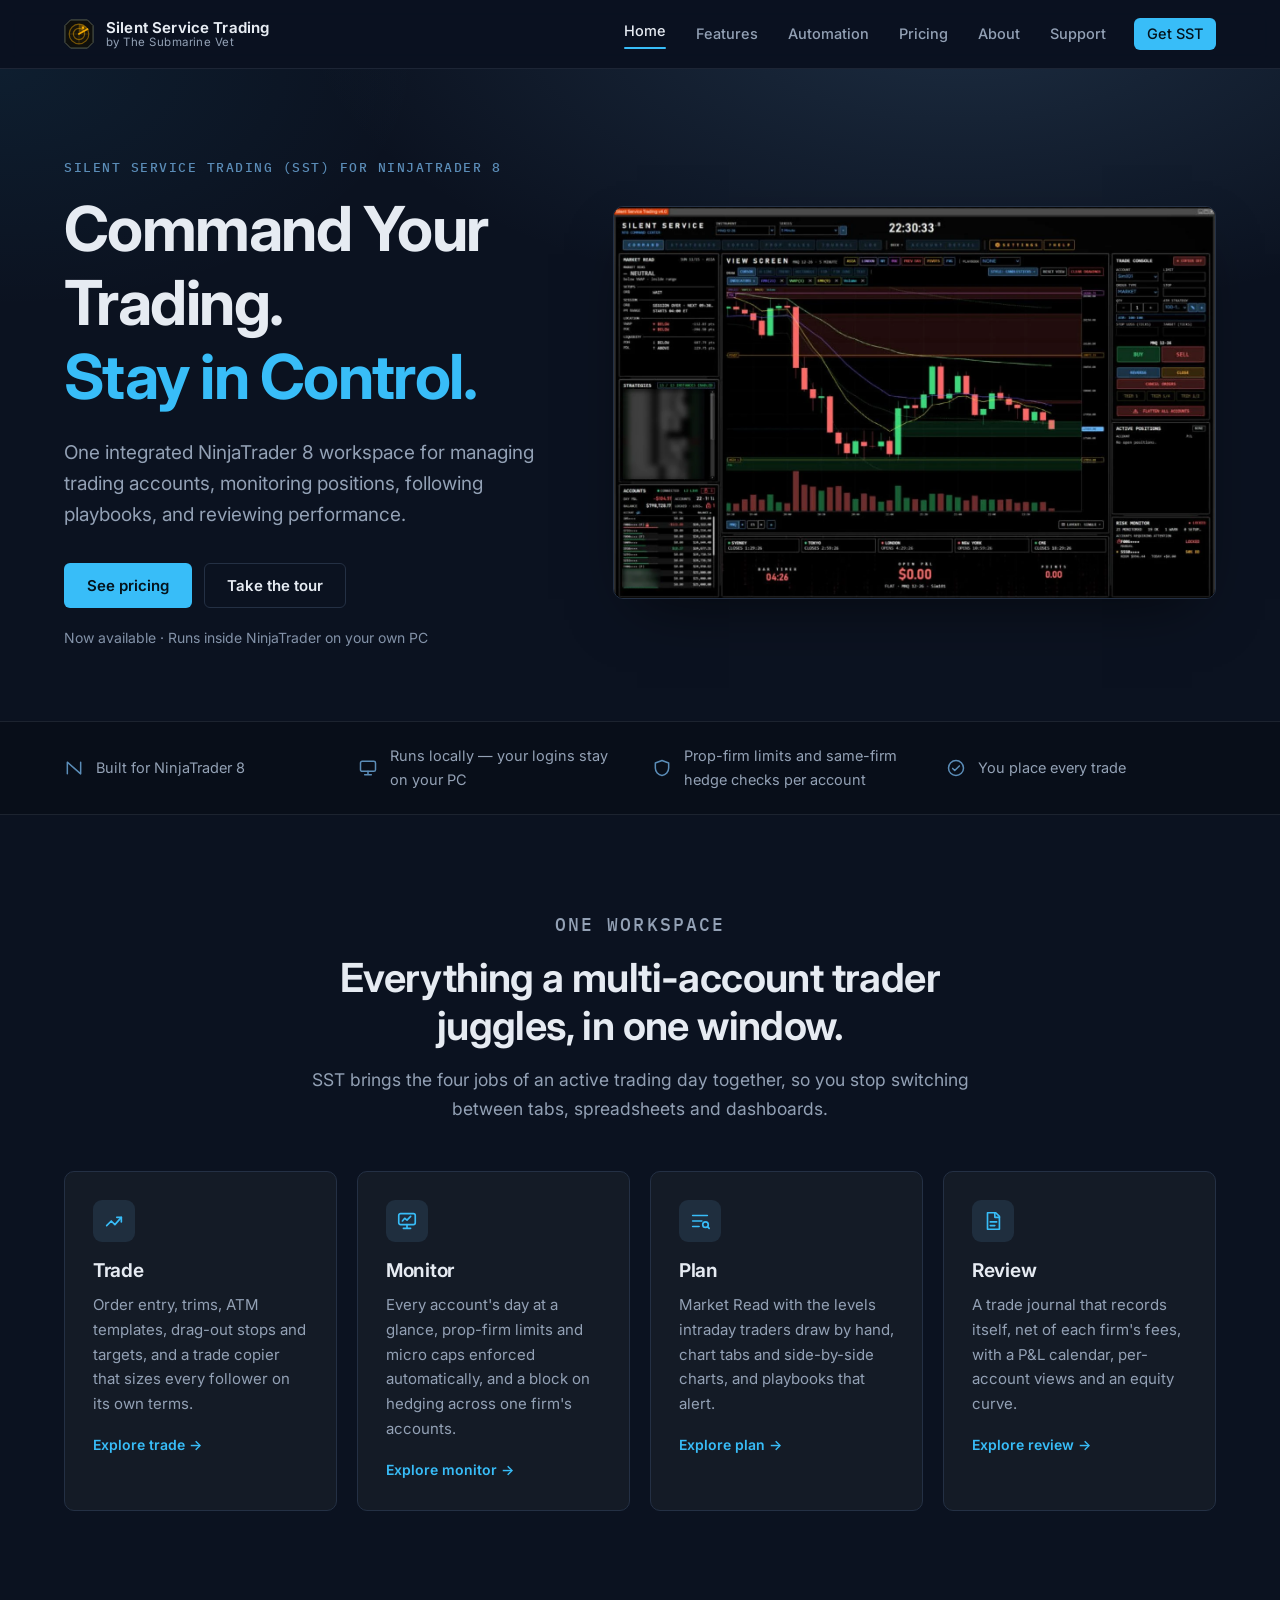
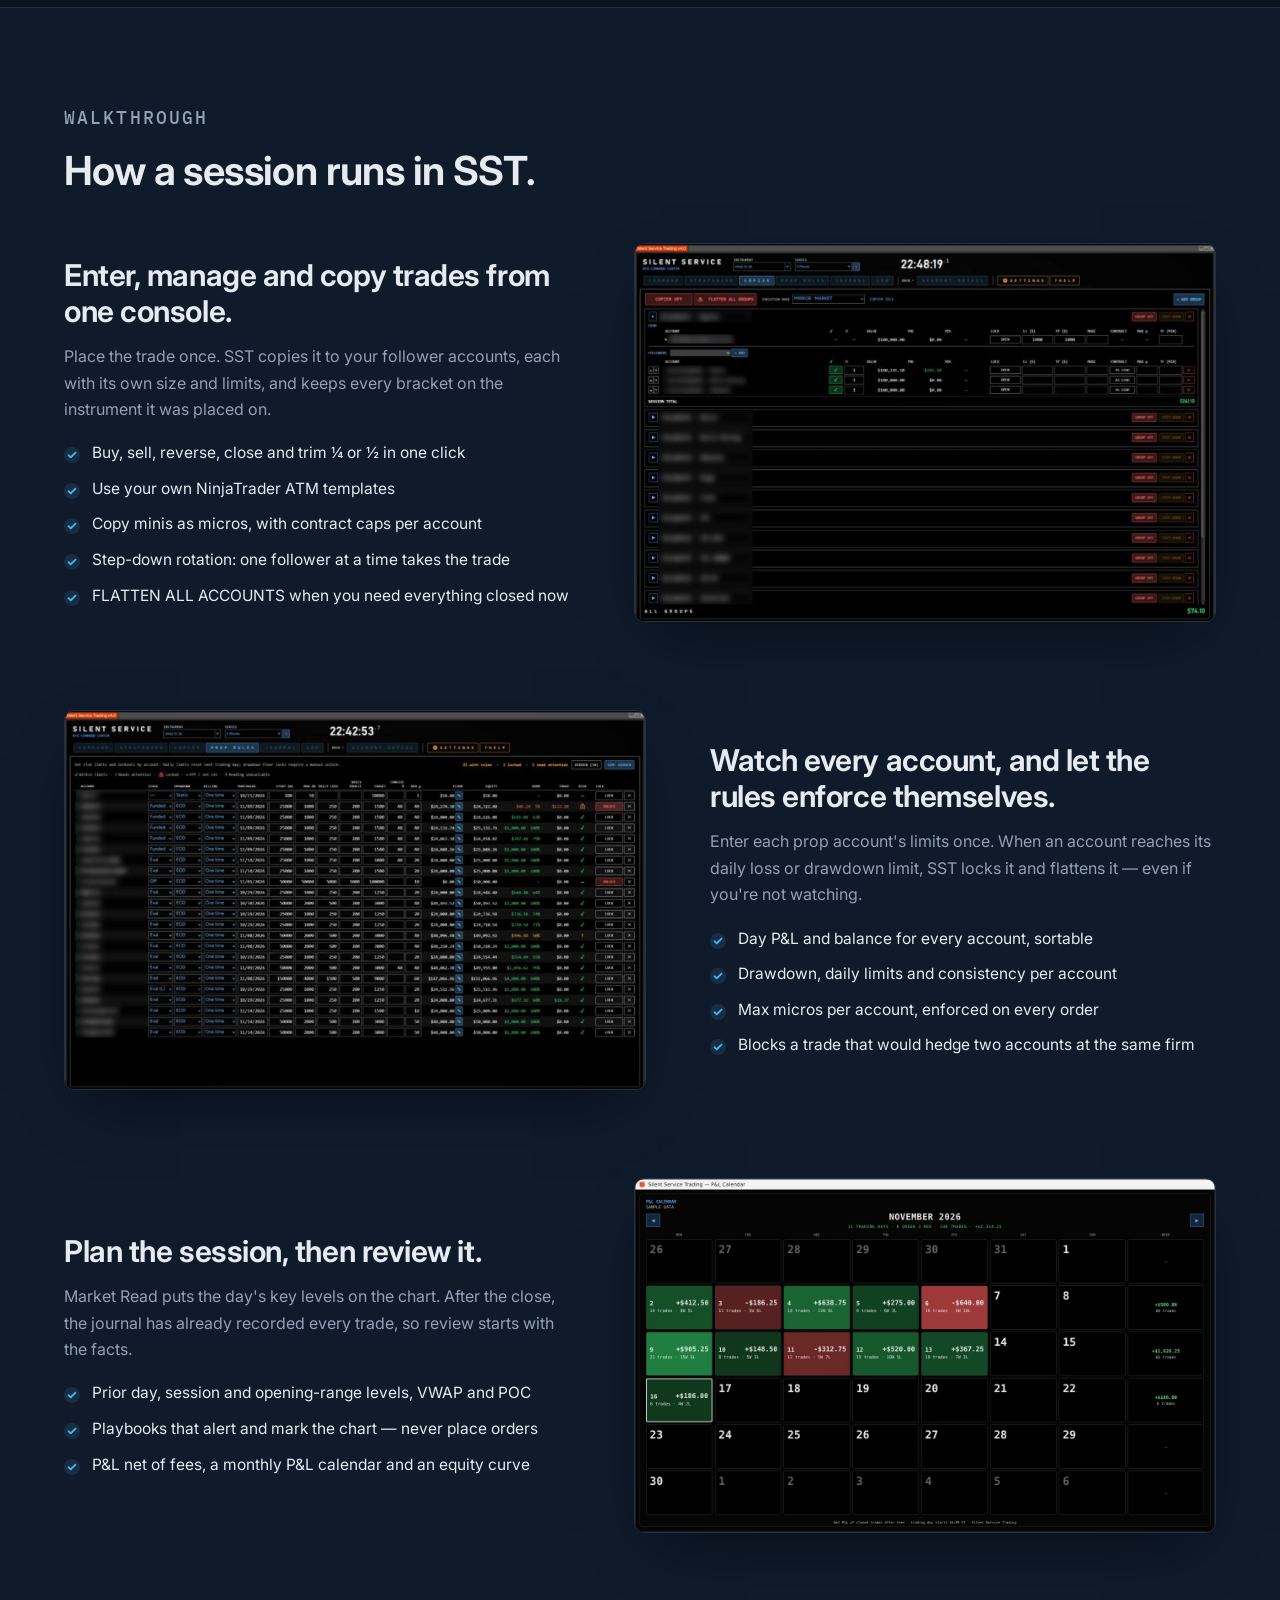
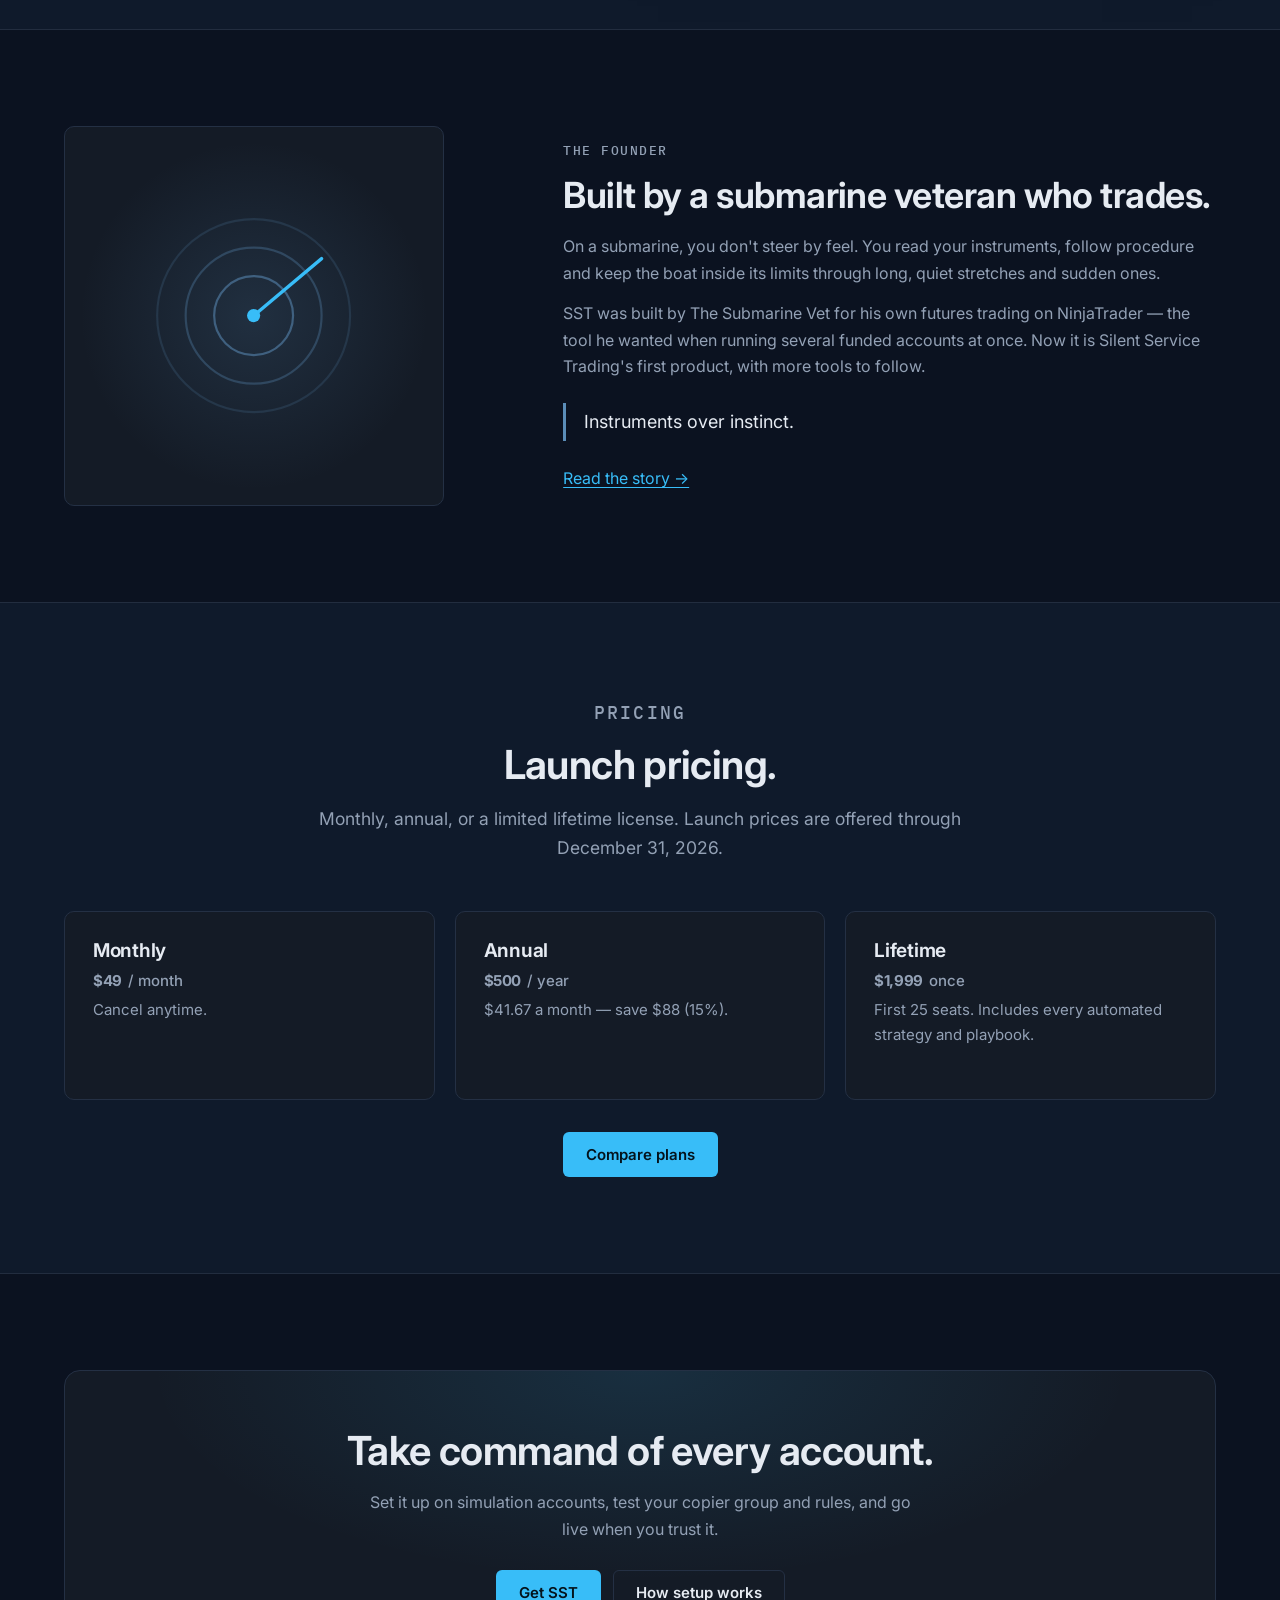
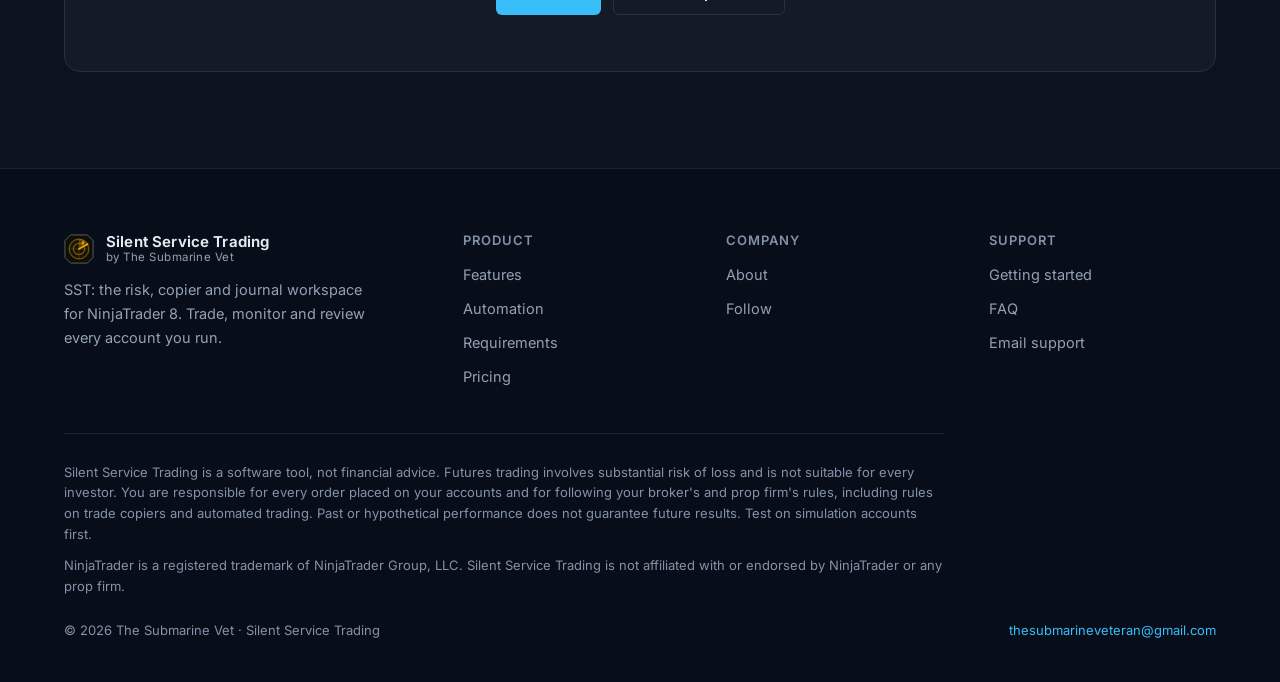
==== index.html @ 599efa4d "Get NYOpen links straight to Stripe; version site.css/site.js URLs so updates aren't stuck in browse" ====
<!doctype html>
<html lang="en">
<head>
<meta charset="utf-8">
<meta name="viewport" content="width=device-width, initial-scale=1">
<title>Silent Service Trading (SST) — risk and copier workspace for NinjaTrader 8</title>
<meta name="description" content="Silent Service Trading (SST) for NinjaTrader 8: trade copier, prop-firm rules, Trade Console and a self-filling trade journal for traders running several accounts.">
<link rel="canonical" href="https://thesubmarinevet.com/">
<meta name="theme-color" content="#0B1220">
<meta property="og:type" content="website">
<meta property="og:site_name" content="Silent Service Trading">
<meta property="og:title" content="Silent Service Trading (SST) — risk and copier workspace for NinjaTrader 8">
<meta property="og:description" content="Silent Service Trading (SST) for NinjaTrader 8: trade copier, prop-firm rules, Trade Console and a self-filling trade journal for traders running several accounts.">
<meta property="og:url" content="https://thesubmarinevet.com/">
<meta name="twitter:card" content="summary">
<link rel="icon" href="/assets/img/favicon.svg" type="image/svg+xml">
<link rel="icon" href="/assets/img/favicon-32.png" sizes="32x32" type="image/png">
<link rel="apple-touch-icon" href="/assets/img/apple-touch-icon.png">
<link rel="manifest" href="/site.webmanifest">
<link rel="preconnect" href="https://fonts.googleapis.com">
<link rel="preconnect" href="https://fonts.gstatic.com" crossorigin>
<link href="https://fonts.googleapis.com/css2?family=IBM+Plex+Mono:wght@400;500&family=Inter:wght@400;500;600;650;700&display=swap" rel="stylesheet">
<link rel="stylesheet" href="/assets/site.css?v=e8322f88">
<script src="/assets/site.js?v=e8322f88" defer></script>
<script type="application/ld+json">{"@context":"https://schema.org","@graph":[{"@type":"Organization","name":"Silent Service Trading","url":"https://thesubmarinevet.com/","parentOrganization":{"@type":"Organization","name":"The Submarine Vet"},"email":"thesubmarineveteran@gmail.com","sameAs":["https://x.com/thesubmarinevet","https://www.youtube.com/@thesubmarinevet","https://www.instagram.com/thesubmarinevet","https://www.facebook.com/thesubmarinevet","https://www.tiktok.com/@thesubmarinevet","https://www.threads.net/@thesubmarinevet","https://www.tradingview.com/u/thesubmarinevet/"]},{"@type":"SoftwareApplication","name":"Silent Service Trading","applicationCategory":"FinanceApplication","operatingSystem":"Windows (NinjaTrader 8)","url":"https://thesubmarinevet.com/command-center/","offers":[{"@type":"Offer","name":"Monthly","price":"49.00","priceCurrency":"USD","url":"https://thesubmarinevet.com/pricing/"},{"@type":"Offer","name":"Annual","price":"500.00","priceCurrency":"USD","url":"https://thesubmarinevet.com/pricing/"},{"@type":"Offer","name":"Lifetime","price":"1999.00","priceCurrency":"USD","url":"https://thesubmarinevet.com/pricing/"}]}]}</script>
</head>
<body>
<a class="skip" href="#main">Skip to content</a>
<header class="site-header">
  <div class="wrap">
    <a class="logo" href="/" aria-label="Silent Service Trading — home">
      <svg class="logo-mark" viewBox="0 0 64 64" aria-hidden="true" focusable="false">
  <path d="M14 2 H50 L62 14 V50 L50 62 H14 L2 50 V14 Z" fill="#0E0F0C" stroke="#5C6352" stroke-width="2"/>
  <circle cx="32" cy="32" r="21" fill="#17140A" stroke="#F2A900" stroke-opacity="0.45" stroke-width="2.5"/>
  <circle cx="32" cy="32" r="12" fill="none" stroke="#F2A900" stroke-opacity="0.45" stroke-width="2.5"/>
  <path d="M32 11 V53 M11 32 H53" stroke="#F2A900" stroke-opacity="0.25" stroke-width="1.5"/>
  <path d="M32 32 L32 11 A21 21 0 0 1 50.2 21.5 Z" fill="#F2A900" fill-opacity="0.28"/>
  <path d="M32 32 L50.2 21.5" stroke="#F2A900" stroke-width="3.5" stroke-linecap="square"/>
  <rect x="38" y="16" width="5" height="5" fill="#F2A900"/>
</svg>
      <span class="logo-text"><strong>Silent Service Trading</strong><span>by The Submarine Vet</span></span>
    </a>
    <button class="menu-btn" type="button" aria-expanded="false" aria-controls="site-nav">Menu</button>
    <nav class="nav" id="site-nav" aria-label="Main">
      <a href="/" aria-current="page">Home</a>
      <a href="/command-center/">Features</a>
      <a href="/automation/">Automation</a>
      <a href="/pricing/">Pricing</a>
      <a href="/about/">About</a>
      <a href="/support/">Support</a>
      <a class="btn btn-primary btn-sm" href="/pricing/">Get SST</a>
    </nav>
  </div>
</header>
<main id="main">
<section class="hero">
  <div class="wrap hero-grid">
    <div>
      <p class="eyebrow">Silent Service Trading (SST) for NinjaTrader&nbsp;8</p>
      <h1>Command Your Trading.<br><span class="accent">Stay in Control.</span></h1>
      <p class="lead">One integrated NinjaTrader&nbsp;8 workspace for managing trading accounts, monitoring positions, following playbooks, and reviewing performance.</p>
      <div class="btn-row">
        <a class="btn btn-primary" href="/pricing/">See pricing</a>
        <a class="btn btn-secondary" href="/command-center/">Take the tour</a>
      </div>
      <p class="hero-note">Now available · Runs inside NinjaTrader on your own PC</p>
    </div>
    <div>
<figure class="shot shot-real">
  <img src="/assets/img/cc-workspace.webp" alt="SST View Screen: a 5-minute MNQ chart with session, pivot and POC levels beside the Trade Console" width="1372" height="893" fetchpriority="high" decoding="async">
</figure>
    </div>
  </div>
</section>

<section class="strip" aria-label="Highlights">
  <div class="wrap">
    <ul>
      <li><svg viewBox="0 0 24 24" fill="none" stroke="currentColor" stroke-width="1.8" stroke-linecap="round" stroke-linejoin="round" aria-hidden="true"><path d="M4 19V5l16 14V5"/></svg>Built for NinjaTrader&nbsp;8</li>
      <li><svg viewBox="0 0 24 24" fill="none" stroke="currentColor" stroke-width="1.8" stroke-linecap="round" stroke-linejoin="round" aria-hidden="true"><rect x="3" y="4" width="18" height="12" rx="2"/><path d="M8 20h8M12 16v4"/></svg>Runs locally — your logins stay on your PC</li>
      <li><svg viewBox="0 0 24 24" fill="none" stroke="currentColor" stroke-width="1.8" stroke-linecap="round" stroke-linejoin="round" aria-hidden="true"><path d="M12 3l8 3v6c0 4.5-3.4 8.3-8 9-4.6-.7-8-4.5-8-9V6z"/></svg>Prop-firm limits and same-firm hedge checks per account</li>
      <li><svg viewBox="0 0 24 24" fill="none" stroke="currentColor" stroke-width="1.8" stroke-linecap="round" stroke-linejoin="round" aria-hidden="true"><circle cx="12" cy="12" r="9"/><path d="M8 12.5l2.5 2.5L16 9.5"/></svg>You place every trade</li>
    </ul>
  </div>
</section>

<section class="section">
  <div class="wrap">
    <div class="section-head center">
      <p class="eyebrow">One workspace</p>
      <h2>Everything a multi-account trader juggles, in one window.</h2>
      <p>SST brings the four jobs of an active trading day together, so you stop switching between tabs, spreadsheets and dashboards.</p>
    </div>
    <div class="grid-4">
      <a class="card" href="/command-center/#trade">
        <div class="icon"><svg viewBox="0 0 24 24" fill="none" stroke="currentColor" stroke-width="1.8" stroke-linecap="round" stroke-linejoin="round" aria-hidden="true"><path d="M4 17l5-5 4 4 7-8"/><path d="M15 8h5v5"/></svg></div>
        <h3>Trade</h3>
        <p>Order entry, trims, ATM templates, drag-out stops and targets, and a trade copier that sizes every follower on its own terms.</p>
        <span class="more">Explore trade &rarr;</span>
      </a>
      <a class="card" href="/command-center/#monitor">
        <div class="icon"><svg viewBox="0 0 24 24" fill="none" stroke="currentColor" stroke-width="1.8" stroke-linecap="round" stroke-linejoin="round" aria-hidden="true"><rect x="3" y="4" width="18" height="12" rx="2"/><path d="M8 20h8M12 16v4"/><path d="M7 12l2.5-3 2.5 2 4-4"/></svg></div>
        <h3>Monitor</h3>
        <p>Every account's day at a glance, prop-firm limits and micro caps enforced automatically, and a block on hedging across one firm's accounts.</p>
        <span class="more">Explore monitor &rarr;</span>
      </a>
      <a class="card" href="/command-center/#plan">
        <div class="icon"><svg viewBox="0 0 24 24" fill="none" stroke="currentColor" stroke-width="1.8" stroke-linecap="round" stroke-linejoin="round" aria-hidden="true"><path d="M4 6h16M4 12h10M4 18h7"/><circle cx="18" cy="16" r="3"/><path d="M20.2 18.2L22 20"/></svg></div>
        <h3>Plan</h3>
        <p>Market Read with the levels intraday traders draw by hand, chart tabs and side-by-side charts, and playbooks that alert.</p>
        <span class="more">Explore plan &rarr;</span>
      </a>
      <a class="card" href="/command-center/#review">
        <div class="icon"><svg viewBox="0 0 24 24" fill="none" stroke="currentColor" stroke-width="1.8" stroke-linecap="round" stroke-linejoin="round" aria-hidden="true"><path d="M6 3h9l4 4v14H6z"/><path d="M14 3v5h5"/><path d="M9 13h7M9 17h5"/></svg></div>
        <h3>Review</h3>
        <p>A trade journal that records itself, net of each firm's fees, with a P&amp;L calendar, per-account views and an equity curve.</p>
        <span class="more">Explore review &rarr;</span>
      </a>
    </div>
  </div>
</section>

<section class="section section-alt">
  <div class="wrap">
    <div class="section-head">
      <p class="eyebrow">Walkthrough</p>
      <h2>How a session runs in SST.</h2>
    </div>

    <div class="row">
      <div>
        <h3>Enter, manage and copy trades from one console.</h3>
        <p>Place the trade once. SST copies it to your follower accounts, each with its own size and limits, and keeps every bracket on the instrument it was placed on.</p>
        <ul class="checks">
          <li>Buy, sell, reverse, close and trim ¼ or ½ in one click</li>
          <li>Use your own NinjaTrader ATM templates</li>
          <li>Copy minis as micros, with contract caps per account</li>
          <li>Step-down rotation: one follower at a time takes the trade</li>
          <li>FLATTEN ALL ACCOUNTS when you need everything closed now</li>
        </ul>
      </div>
<figure class="shot shot-real">
  <img src="/assets/img/cc-trade.webp" alt="Copier tab: a lead account copied to several follower accounts, each with its own size, lock and limits (group and account names blurred)" width="1372" height="893" loading="lazy" decoding="async">
</figure>
    </div>

    <div class="row flip">
      <div>
        <h3>Watch every account, and let the rules enforce themselves.</h3>
        <p>Enter each prop account's limits once. When an account reaches its daily loss or drawdown limit, SST locks it and flattens it — even if you're not watching.</p>
        <ul class="checks">
          <li>Day P&amp;L and balance for every account, sortable</li>
          <li>Drawdown, daily limits and consistency per account</li>
          <li>Max micros per account, enforced on every order</li>
          <li>Blocks a trade that would hedge two accounts at the same firm</li>
        </ul>
      </div>
<figure class="shot shot-real">
  <img src="/assets/img/cc-monitor.webp" alt="Prop Rules tab: stage, drawdown, daily limits, room left and status for every account (account names blurred)" width="1372" height="893" loading="lazy" decoding="async">
</figure>
    </div>

    <div class="row">
      <div>
        <h3>Plan the session, then review it.</h3>
        <p>Market Read puts the day's key levels on the chart. After the close, the journal has already recorded every trade, so review starts with the facts.</p>
        <ul class="checks">
          <li>Prior day, session and opening-range levels, VWAP and POC</li>
          <li>Playbooks that alert and mark the chart — never place orders</li>
          <li>P&amp;L net of fees, a monthly P&amp;L calendar and an equity curve</li>
        </ul>
      </div>
<figure class="shot shot-real">
  <img src="/assets/img/cc-plan-review.webp" alt="P&amp;L calendar: net result, trades and wins / losses for each day, with weekly totals (sample data)" width="1378" height="838" loading="lazy" decoding="async">
</figure>
    </div>
  </div>
</section>

<section class="section">
  <div class="wrap founder">
    <div class="founder-mark" aria-hidden="true">
      <svg viewBox="0 0 200 200">
        <circle cx="100" cy="100" r="88" fill="none" stroke="#5B8DB8" stroke-opacity=".18" stroke-width="2"/>
        <circle cx="100" cy="100" r="62" fill="none" stroke="#5B8DB8" stroke-opacity=".32" stroke-width="2"/>
        <circle cx="100" cy="100" r="36" fill="none" stroke="#5B8DB8" stroke-opacity=".55" stroke-width="2"/>
        <path d="M100 100 L162 48" stroke="#38BDF8" stroke-width="3" stroke-linecap="round"/>
        <circle cx="100" cy="100" r="6" fill="#38BDF8"/>
      </svg>
    </div>
    <div>
      <p class="eyebrow">The founder</p>
      <h2>Built by a submarine veteran who trades.</h2>
      <p>On a submarine, you don't steer by feel. You read your instruments, follow procedure and keep the boat inside its limits through long, quiet stretches and sudden ones.</p>
      <p>SST was built by The Submarine Vet for his own futures trading on NinjaTrader — the tool he wanted when running several funded accounts at once. Now it is Silent Service Trading's first product, with more tools to follow.</p>
      <blockquote class="quote">Instruments over instinct.</blockquote>
      <p style="margin-top:24px"><a href="/about/">Read the story &rarr;</a></p>
    </div>
  </div>
</section>

<section class="section section-alt">
  <div class="wrap">
    <div class="section-head center">
      <p class="eyebrow">Pricing</p>
      <h2>Launch pricing.</h2>
      <p>Monthly, annual, or a limited lifetime license. Launch prices are offered through December&nbsp;31, 2026.</p>
    </div>
    <div class="grid-3">
      <div class="card"><h3>Monthly</h3><p class="price">$49<small>/ month</small></p><p class="price-note">Cancel anytime.</p></div>
      <div class="card"><h3>Annual</h3><p class="price">$500<small>/ year</small></p><p class="price-note">$41.67 a month — save $88 (15%).</p></div>
      <div class="card"><h3>Lifetime</h3><p class="price">$1,999<small>once</small></p><p class="price-note">First 25 seats. Includes every automated strategy and playbook.</p></div>
    </div>
    <div class="btn-row" style="justify-content:center;margin-top:32px"><a class="btn btn-primary" href="/pricing/">Compare plans</a></div>
  </div>
</section>

<section class="section">
  <div class="wrap">
    <div class="cta">
      <h2>Take command of every account.</h2>
      <p>Set it up on simulation accounts, test your copier group and rules, and go live when you trust it.</p>
      <div class="btn-row">
        <a class="btn btn-primary" href="/pricing/">Get SST</a>
        <a class="btn btn-secondary" href="/support/#getting-started">How setup works</a>
      </div>
    </div>
  </div>
</section>
</main>
<footer class="site-footer">
  <div class="wrap">
    <div class="foot-grid">
      <div class="foot-brand">
        <a class="logo" href="/" aria-label="Silent Service Trading — home"><svg class="logo-mark" viewBox="0 0 64 64" aria-hidden="true" focusable="false">
  <path d="M14 2 H50 L62 14 V50 L50 62 H14 L2 50 V14 Z" fill="#0E0F0C" stroke="#5C6352" stroke-width="2"/>
  <circle cx="32" cy="32" r="21" fill="#17140A" stroke="#F2A900" stroke-opacity="0.45" stroke-width="2.5"/>
  <circle cx="32" cy="32" r="12" fill="none" stroke="#F2A900" stroke-opacity="0.45" stroke-width="2.5"/>
  <path d="M32 11 V53 M11 32 H53" stroke="#F2A900" stroke-opacity="0.25" stroke-width="1.5"/>
  <path d="M32 32 L32 11 A21 21 0 0 1 50.2 21.5 Z" fill="#F2A900" fill-opacity="0.28"/>
  <path d="M32 32 L50.2 21.5" stroke="#F2A900" stroke-width="3.5" stroke-linecap="square"/>
  <rect x="38" y="16" width="5" height="5" fill="#F2A900"/>
</svg><span class="logo-text"><strong>Silent Service Trading</strong><span>by The Submarine Vet</span></span></a>
        <p>SST: the risk, copier and journal workspace for NinjaTrader&nbsp;8. Trade, monitor and review every account you run.</p>
      </div>
      <div class="foot-col">
        <h2>Product</h2>
        <ul>
          <li><a href="/command-center/">Features</a></li>
          <li><a href="/automation/">Automation</a></li>
          <li><a href="/command-center/#requirements">Requirements</a></li>
          <li><a href="/pricing/">Pricing</a></li>
        </ul>
      </div>
      <div class="foot-col">
        <h2>Company</h2>
        <ul>
          <li><a href="/about/">About</a></li>
          <li><a href="/about/#follow">Follow</a></li>
        </ul>
      </div>
      <div class="foot-col">
        <h2>Support</h2>
        <ul>
          <li><a href="/support/#getting-started">Getting started</a></li>
          <li><a href="/support/#faq">FAQ</a></li>
          <li><a href="mailto:thesubmarineveteran@gmail.com">Email support</a></li>
        </ul>
      </div>
    </div>
    <p class="disclaimer">Silent Service Trading is a software tool, not financial advice. Futures trading involves substantial risk of loss and is not suitable for every investor. You are responsible for every order placed on your accounts and for following your broker's and prop firm's rules, including rules on trade copiers and automated trading. Past or hypothetical performance does not guarantee future results. Test on simulation accounts first.</p>
    <p class="disclaimer">NinjaTrader is a registered trademark of NinjaTrader Group, LLC. Silent Service Trading is not affiliated with or endorsed by NinjaTrader or any prop firm.</p>
    <div class="foot-bottom">
      <span>&copy; <span data-year>2026</span> The Submarine Vet · Silent Service Trading</span>
      <a href="mailto:thesubmarineveteran@gmail.com">thesubmarineveteran@gmail.com</a>
    </div>
  </div>
</footer>
</body>
</html>
---- assets/site.css ----
/* Silent Service Trading — site styles
   Parent brand: The Submarine Vet · Platform: Silent Service Trading · Product: Command Center */

:root{
  --navy-950:#080E19;
  --navy-900:#0B1220;
  --navy-850:#0F1A2B;
  --panel:#141B26;
  --panel-2:#18212F;
  --border:#243044;
  --border-soft:rgba(147,161,181,0.14);
  --text:#E6EBF2;
  --text-muted:#93A1B5;
  --text-faint:#8392A8;
  --steel:#5B8DB8;
  --steel-soft:rgba(91,141,184,0.16);
  --cyan:#38BDF8;
  --cyan-hover:#7DD3FC;
  --cyan-ink:#04131C;
  --amber:#E0B25A;
  --green:#4ADE9A;
  --radius:10px;
  --radius-sm:6px;
  --max:1200px;
  --sans:'Inter', -apple-system, BlinkMacSystemFont, 'Segoe UI', Roboto, sans-serif;
  --mono:'IBM Plex Mono', ui-monospace, SFMono-Regular, Menlo, Consolas, monospace;
  --shadow:0 24px 60px -24px rgba(0,0,0,0.6);
}

*,*::before,*::after{box-sizing:border-box;}
html{scroll-behavior:smooth;-webkit-text-size-adjust:100%;}
@media (prefers-reduced-motion:reduce){html{scroll-behavior:auto;}*{transition:none!important;}}
body{
  margin:0;
  background:var(--navy-900);
  color:var(--text);
  font-family:var(--sans);
  font-size:16px;
  line-height:1.65;
  -webkit-font-smoothing:antialiased;
}
img{max-width:100%;height:auto;display:block;}
a{color:var(--cyan);text-decoration:none;}
a:hover{color:var(--cyan-hover);}
:focus-visible{outline:2px solid var(--cyan);outline-offset:3px;border-radius:4px;}
h1,h2,h3,h4{line-height:1.2;letter-spacing:-0.015em;margin:0;font-weight:650;}
p{margin:0;}
.wrap{max-width:var(--max);margin:0 auto;padding:0 24px;}
.sr-only{position:absolute;width:1px;height:1px;padding:0;margin:-1px;overflow:hidden;clip:rect(0,0,0,0);white-space:nowrap;border:0;}
.skip{position:absolute;left:16px;top:-48px;z-index:100;background:var(--cyan);color:var(--cyan-ink);padding:10px 16px;border-radius:var(--radius-sm);font-weight:600;}
.skip:focus{top:12px;}

/* ---------- header ---------- */
.site-header{
  position:sticky;top:0;z-index:50;
  background:rgba(11,18,32,0.88);
  backdrop-filter:saturate(140%) blur(10px);
  -webkit-backdrop-filter:saturate(140%) blur(10px);
  border-bottom:1px solid var(--border-soft);
}
.site-header .wrap{display:flex;align-items:center;justify-content:space-between;height:68px;gap:24px;}
.logo{display:flex;align-items:center;gap:12px;color:var(--text);}
.logo:hover{color:var(--text);}
.logo-mark{width:30px;height:30px;flex:none;}
.logo-text{display:flex;flex-direction:column;line-height:1.15;}
.logo-text strong{font-size:15px;font-weight:650;letter-spacing:0.01em;}
.logo-text span{font-size:11.5px;color:var(--text-muted);letter-spacing:0.04em;}
.nav{display:flex;align-items:center;gap:6px;}
.nav a{color:var(--text-muted);font-size:14.5px;font-weight:500;padding:8px 12px;border-radius:var(--radius-sm);}
.nav a:hover{color:var(--text);background:rgba(255,255,255,0.04);}
.nav a[aria-current="page"]{color:var(--text);}
.nav a[aria-current="page"]::after{content:"";display:block;height:2px;background:var(--cyan);border-radius:2px;margin-top:4px;}
.nav .btn{margin-left:10px;}
.menu-btn{display:none;background:none;border:1px solid var(--border);color:var(--text);border-radius:var(--radius-sm);padding:8px 12px;font:inherit;font-size:14px;cursor:pointer;}
@media (max-width:880px){
  .menu-btn{display:inline-flex;align-items:center;gap:8px;}
  .nav{display:none;position:absolute;top:68px;left:0;right:0;flex-direction:column;align-items:stretch;gap:0;
       background:var(--navy-900);border-bottom:1px solid var(--border);padding:8px 16px 16px;}
  .nav.open{display:flex;}
  .nav a{padding:14px 8px;border-bottom:1px solid var(--border-soft);border-radius:0;font-size:16px;}
  .nav a[aria-current="page"]::after{display:none;}
  .nav a[aria-current="page"]{color:var(--cyan);}
  .nav .btn{margin:14px 0 0;text-align:center;border-bottom:none;border-radius:var(--radius-sm);}
}

/* ---------- buttons ---------- */
.btn{
  display:inline-flex;align-items:center;justify-content:center;gap:8px;
  font-family:var(--sans);font-size:15px;font-weight:600;line-height:1;
  padding:14px 22px;border-radius:var(--radius-sm);border:1px solid transparent;
  cursor:pointer;transition:background .15s,border-color .15s,color .15s;white-space:nowrap;
}
.btn-primary{background:var(--cyan);color:var(--cyan-ink);}
.btn-primary:hover{background:var(--cyan-hover);color:var(--cyan-ink);}
.btn-secondary{background:transparent;color:var(--text);border-color:var(--border);}
.btn-secondary:hover{border-color:var(--steel);color:var(--text);background:var(--steel-soft);}
.btn-sm{padding:10px 16px;font-size:14px;}
.btn-block{width:100%;}
.btn-row{display:flex;flex-wrap:wrap;gap:12px;}

/* ---------- type helpers ---------- */
.eyebrow{font-family:var(--mono);font-size:12.5px;font-weight:500;letter-spacing:0.12em;text-transform:uppercase;color:var(--steel);margin-bottom:14px;}
.lead{font-size:19px;color:var(--text-muted);max-width:60ch;}
.muted{color:var(--text-muted);}
.small{font-size:14px;}

/* ---------- sections ---------- */
main{display:block;}
.section{padding:96px 0;}
.section-tight{padding:64px 0;}
.section-alt{background:var(--navy-850);border-top:1px solid var(--border-soft);border-bottom:1px solid var(--border-soft);}
.section-head{max-width:720px;margin-bottom:48px;}
.section-head.center{margin-left:auto;margin-right:auto;text-align:center;}
.section-head h2{font-size:clamp(28px,3.4vw,40px);margin-bottom:16px;}
.section-head p{color:var(--text-muted);font-size:17.5px;}
@media (max-width:720px){ .section{padding:68px 0;} .section-head{margin-bottom:36px;} }

/* ---------- hero ---------- */
.hero{position:relative;padding:88px 0 72px;overflow:hidden;
  background:radial-gradient(1100px 520px at 75% -10%, rgba(91,141,184,0.22), transparent 60%),
             radial-gradient(700px 400px at 0% 0%, rgba(56,189,248,0.07), transparent 60%),
             var(--navy-900);}
.hero-grid{display:grid;grid-template-columns:minmax(0,1fr);gap:56px;align-items:center;}
@media (min-width:1000px){ .hero-grid{grid-template-columns:minmax(0,0.9fr) minmax(0,1.1fr);} }
.hero h1{font-size:clamp(38px,5.4vw,62px);font-weight:700;letter-spacing:-0.025em;margin-bottom:22px;}
.hero h1 .accent{color:var(--cyan);}
.hero .lead{margin-bottom:32px;}
.hero-note{margin-top:18px;font-size:14px;color:var(--text-faint);}
.page-hero{padding:80px 0 56px;background:radial-gradient(900px 420px at 80% -20%, rgba(91,141,184,0.2), transparent 60%),var(--navy-900);border-bottom:1px solid var(--border-soft);}
.page-hero h1{font-size:clamp(34px,4.6vw,52px);font-weight:700;margin-bottom:18px;max-width:20ch;}

/* ---------- product shot / screenshot frame ---------- */
.shot{
  position:relative;border-radius:var(--radius);
  background:linear-gradient(180deg,#1A2333,#121925);
  border:1px solid var(--border);
  box-shadow:var(--shadow);overflow:hidden;
}
.shot-bar{display:flex;align-items:center;gap:7px;padding:10px 14px;border-bottom:1px solid var(--border);background:#111824;}
.shot-bar i{width:10px;height:10px;border-radius:50%;background:#2A3548;}
.shot-bar span{margin-left:10px;font-family:var(--mono);font-size:11.5px;color:var(--text-faint);}
.shot img{width:100%;}
/* placeholder until real screenshots are added */
.shot-placeholder{
  aspect-ratio:16/10;display:flex;flex-direction:column;align-items:center;justify-content:center;gap:10px;
  text-align:center;padding:24px;color:var(--text-faint);
  background:
    repeating-linear-gradient(0deg, transparent 0 31px, rgba(147,161,181,0.06) 31px 32px),
    repeating-linear-gradient(90deg, transparent 0 31px, rgba(147,161,181,0.06) 31px 32px);
}
.shot-placeholder strong{color:var(--text-muted);font-size:15px;font-weight:600;}
.shot-placeholder span{font-family:var(--mono);font-size:12px;}

/* ---------- trust strip ---------- */
.strip{border-top:1px solid var(--border-soft);border-bottom:1px solid var(--border-soft);background:var(--navy-950);}
.strip ul{list-style:none;margin:0;padding:22px 0;display:grid;grid-template-columns:repeat(2,minmax(0,1fr));gap:18px 24px;}
@media (min-width:900px){ .strip ul{grid-template-columns:repeat(4,minmax(0,1fr));} }
.strip li{display:flex;align-items:center;gap:12px;color:var(--text-muted);font-size:14.5px;}
.strip svg{width:20px;height:20px;flex:none;color:var(--steel);}

/* ---------- cards ---------- */
.grid-4{display:grid;grid-template-columns:minmax(0,1fr);gap:20px;}
@media (min-width:640px){ .grid-4{grid-template-columns:repeat(2,minmax(0,1fr));} }
@media (min-width:1080px){ .grid-4{grid-template-columns:repeat(4,minmax(0,1fr));} }
.grid-3{display:grid;grid-template-columns:minmax(0,1fr);gap:20px;}
@media (min-width:860px){ .grid-3{grid-template-columns:repeat(3,minmax(0,1fr));} }
.grid-2{display:grid;grid-template-columns:minmax(0,1fr);gap:20px;}
@media (min-width:820px){ .grid-2{grid-template-columns:repeat(2,minmax(0,1fr));} }
.card{background:var(--panel);border:1px solid var(--border);border-radius:var(--radius);padding:28px;}
a.card{display:block;color:var(--text);transition:border-color .15s,transform .15s;}
a.card:hover{border-color:var(--steel);color:var(--text);}
.card h3{font-size:19px;margin-bottom:10px;}
.card p{color:var(--text-muted);font-size:15px;}
.card .more{display:inline-block;margin-top:16px;font-size:14px;font-weight:600;color:var(--cyan);}
.icon{width:42px;height:42px;border-radius:9px;display:grid;place-items:center;background:var(--steel-soft);color:var(--cyan);margin-bottom:18px;}
.icon svg{width:22px;height:22px;}

/* ---------- walkthrough rows ---------- */
.row{display:grid;grid-template-columns:minmax(0,1fr);gap:40px;align-items:center;}
.row + .row{margin-top:88px;}
@media (min-width:960px){
  .row{grid-template-columns:minmax(0,1fr) minmax(0,1.15fr);gap:64px;}
  .row.flip{grid-template-columns:minmax(0,1.15fr) minmax(0,1fr);}
  .row.flip > :first-child{order:2;}
}
.row h3{font-size:clamp(24px,2.6vw,30px);margin-bottom:14px;}
.row p{color:var(--text-muted);margin-bottom:18px;}
.checks{list-style:none;margin:0;padding:0;display:grid;gap:10px;}
.checks li{position:relative;padding-left:28px;color:var(--text);font-size:15.5px;}
.checks li::before{content:"";position:absolute;left:0;top:7px;width:16px;height:16px;border-radius:50%;
  background:var(--steel-soft) url("data:image/svg+xml,%3Csvg xmlns='http://www.w3.org/2000/svg' viewBox='0 0 16 16'%3E%3Cpath d='M4.5 8.2l2.2 2.2 4.8-4.8' fill='none' stroke='%2338BDF8' stroke-width='1.8' stroke-linecap='round' stroke-linejoin='round'/%3E%3C/svg%3E") center/16px no-repeat;}
.checks li span{color:var(--text-muted);}

/* ---------- feature categories (Command Center page) ---------- */
.cat{scroll-margin-top:96px;}
.cat + .cat{margin-top:96px;}
.cat-head{display:flex;align-items:flex-start;gap:18px;margin-bottom:32px;max-width:760px;}
.cat-head .icon{margin:0;flex:none;}
.cat-head h2{font-size:clamp(26px,3vw,34px);margin-bottom:8px;}
.cat-head p{color:var(--text-muted);}
.feature-list{display:grid;grid-template-columns:minmax(0,1fr);gap:16px;}
@media (min-width:760px){ .feature-list{grid-template-columns:repeat(2,minmax(0,1fr));} }
.feature{background:var(--panel);border:1px solid var(--border);border-radius:var(--radius);padding:22px 24px;}
.feature h3{font-size:16.5px;margin-bottom:6px;display:flex;align-items:center;gap:10px;flex-wrap:wrap;}
.feature p{color:var(--text-muted);font-size:15px;}
.badge{display:inline-block;font-family:var(--mono);font-size:11px;font-weight:500;letter-spacing:0.08em;text-transform:uppercase;
  padding:3px 8px;border-radius:999px;border:1px solid;}
.badge-available{color:var(--green);border-color:rgba(74,222,154,0.35);background:rgba(74,222,154,0.08);}
.badge-planned{color:var(--amber);border-color:rgba(224,178,90,0.4);background:rgba(224,178,90,0.08);}
.badge-early{color:var(--cyan);border-color:rgba(56,189,248,0.35);background:rgba(56,189,248,0.08);}
.legend{display:flex;flex-wrap:wrap;gap:16px;align-items:center;font-size:14px;color:var(--text-muted);}
.subnav{position:sticky;top:68px;z-index:40;background:rgba(15,26,43,0.92);backdrop-filter:blur(8px);-webkit-backdrop-filter:blur(8px);border-bottom:1px solid var(--border-soft);}
.subnav ul{list-style:none;margin:0;padding:0;display:flex;gap:4px;overflow-x:auto;}
.subnav a{display:block;padding:14px 16px;color:var(--text-muted);font-size:14.5px;font-weight:500;white-space:nowrap;}
.subnav a:hover{color:var(--text);}

/* ---------- pricing ---------- */
.plans{display:grid;grid-template-columns:minmax(0,1fr);gap:20px;align-items:stretch;}
@media (min-width:920px){ .plans{grid-template-columns:repeat(3,minmax(0,1fr));} }
.plan{position:relative;display:flex;flex-direction:column;background:var(--panel);border:1px solid var(--border);border-radius:var(--radius);padding:32px 28px;}
.plan.featured{border-color:var(--steel);background:linear-gradient(180deg,rgba(91,141,184,0.12),var(--panel) 40%);}
.plan-flag{position:absolute;top:-12px;left:28px;}
.plan h2,.plan h3{font-size:18px;margin-bottom:6px;}
.plan .plan-sub{color:var(--text-muted);font-size:14.5px;margin-bottom:22px;min-height:2.6em;}
.price{font-size:44px;font-weight:700;letter-spacing:-0.03em;line-height:1;}
.price small{font-size:15px;font-weight:500;color:var(--text-muted);letter-spacing:0;margin-left:6px;}
.price-note{font-size:14px;color:var(--text-muted);margin:10px 0 24px;}
.plan .checks{margin-bottom:28px;flex:1;}
.plan .checks li{font-size:15px;}
.reqs{display:flex;flex-wrap:wrap;gap:12px 32px;margin-top:28px;padding:20px 24px;border:1px solid var(--border);border-radius:var(--radius);background:var(--navy-850);font-size:14.5px;color:var(--text-muted);}
.reqs strong{color:var(--text);font-weight:600;}
.notice{display:flex;gap:14px;align-items:flex-start;padding:18px 22px;border-radius:var(--radius);border:1px solid rgba(56,189,248,0.3);background:rgba(56,189,248,0.06);color:var(--text);font-size:15px;margin-bottom:40px;}
.notice svg{width:20px;height:20px;flex:none;margin-top:2px;color:var(--cyan);}
.notice p + p{margin-top:6px;}
.notice .muted{font-size:14.5px;}

/* ---------- compare table ---------- */
.table-wrap{overflow-x:auto;border:1px solid var(--border);border-radius:var(--radius);}
table{width:100%;border-collapse:collapse;font-size:15px;min-width:560px;}
th,td{text-align:left;padding:14px 18px;border-bottom:1px solid var(--border-soft);}
thead th{font-size:13px;font-weight:600;letter-spacing:0.04em;text-transform:uppercase;color:var(--text-muted);background:var(--navy-850);}
tbody th{font-weight:500;color:var(--text);}
td{color:var(--text-muted);}
tr:last-child th,tr:last-child td{border-bottom:none;}
.yes{color:var(--green);font-weight:600;}

/* ---------- FAQ ---------- */
.faq{max-width:860px;}
.faq details{border-bottom:1px solid var(--border);}
.faq details:first-child{border-top:1px solid var(--border);}
.faq summary{cursor:pointer;list-style:none;display:flex;justify-content:space-between;align-items:center;gap:20px;padding:20px 0;font-weight:600;font-size:16.5px;}
.faq summary::-webkit-details-marker{display:none;}
.faq summary::after{content:"";width:12px;height:12px;flex:none;border-right:2px solid var(--steel);border-bottom:2px solid var(--steel);transform:rotate(45deg) translateY(-3px);transition:transform .2s;}
.faq details[open] summary::after{transform:rotate(-135deg) translateY(-3px);}
.faq details > div{padding:0 0 22px;color:var(--text-muted);max-width:72ch;}
.faq details > div p + p{margin-top:10px;}

/* ---------- founder ---------- */
.founder{display:grid;grid-template-columns:minmax(0,1fr);gap:40px;align-items:center;}
@media (min-width:900px){ .founder{grid-template-columns:minmax(0,0.8fr) minmax(0,1.2fr);gap:64px;} }
.founder-mark{aspect-ratio:1/1;max-width:380px;border-radius:var(--radius);border:1px solid var(--border);
  background:radial-gradient(circle at 50% 50%, rgba(91,141,184,0.18), transparent 65%),var(--panel);display:grid;place-items:center;}
.founder-mark svg{width:58%;height:auto;}
.founder h2{font-size:clamp(26px,3vw,36px);margin-bottom:16px;}
.founder p{color:var(--text-muted);}
.founder p + p{margin-top:14px;}
.quote{margin:24px 0 0;padding:4px 0 4px 18px;border-left:3px solid var(--steel);color:var(--text);font-size:18px;}

/* ---------- prose (about/support) ---------- */
.prose{max-width:720px;}
.prose h2{font-size:clamp(24px,2.6vw,30px);margin:56px 0 16px;}
.prose h2:first-child{margin-top:0;}
.prose h3{font-size:18px;margin:32px 0 10px;}
.prose p,.prose li{color:var(--text-muted);}
.prose p + p{margin-top:14px;}
.prose ul,.prose ol{padding-left:22px;margin:14px 0;}
.prose li + li{margin-top:8px;}
.prose strong{color:var(--text);}
.steps{list-style:none;counter-reset:s;margin:0;padding:0;display:grid;gap:16px;}
@media (min-width:900px){ .steps{grid-template-columns:repeat(4,minmax(0,1fr));} }
.steps li{counter-increment:s;background:var(--panel);border:1px solid var(--border);border-radius:var(--radius);padding:24px;color:var(--text-muted);font-size:15px;}
.steps li::before{content:counter(s,decimal-leading-zero);display:block;font-family:var(--mono);color:var(--cyan);font-size:13px;letter-spacing:0.08em;margin-bottom:12px;}
.steps li strong{display:block;color:var(--text);font-size:16.5px;margin-bottom:6px;}
.contact-card{display:flex;flex-direction:column;gap:6px;}
.contact-card a{font-size:17px;font-weight:600;word-break:break-word;}
.follow{display:flex;flex-wrap:wrap;gap:10px;}
.follow a{display:inline-flex;align-items:center;padding:9px 14px;border:1px solid var(--border);border-radius:999px;color:var(--text-muted);font-size:14px;}
.follow a:hover{color:var(--text);border-color:var(--steel);}

/* ---------- CTA band ---------- */
.cta{border-radius:16px;padding:56px 40px;text-align:center;border:1px solid var(--border);
  background:radial-gradient(700px 300px at 50% 0%, rgba(56,189,248,0.12), transparent 70%),var(--panel);}
.cta h2{font-size:clamp(28px,3.4vw,40px);margin-bottom:14px;}
.cta p{color:var(--text-muted);max-width:56ch;margin:0 auto 28px;}
.cta .btn-row{justify-content:center;}
@media (max-width:600px){ .cta{padding:40px 22px;} }

/* ---------- footer ---------- */
.site-footer{border-top:1px solid var(--border-soft);background:var(--navy-950);padding:64px 0 40px;font-size:14.5px;}
.foot-grid{display:grid;grid-template-columns:minmax(0,1fr);gap:36px;margin-bottom:44px;}
@media (min-width:760px){ .foot-grid{grid-template-columns:1.6fr 1fr 1fr 1fr;} }
.foot-brand p{color:var(--text-muted);margin-top:14px;max-width:34ch;}
.foot-col h2{font-size:13px;font-weight:600;letter-spacing:0.08em;text-transform:uppercase;color:var(--text-faint);margin-bottom:14px;}
.foot-col ul{list-style:none;margin:0;padding:0;display:grid;gap:10px;}
.foot-col a{color:var(--text-muted);}
.foot-col a:hover{color:var(--text);}
.disclaimer{color:var(--text-faint);font-size:13px;line-height:1.6;max-width:110ch;border-top:1px solid var(--border-soft);padding-top:28px;}
.disclaimer + .disclaimer{border-top:none;padding-top:10px;}
.foot-bottom{display:flex;flex-wrap:wrap;justify-content:space-between;gap:12px;margin-top:24px;color:var(--text-faint);font-size:13px;}

/* accessibility fixes */
.nav a.btn-primary,.nav a.btn-primary:hover{color:var(--cyan-ink);background:var(--cyan);}
.nav a.btn-primary:hover{background:var(--cyan-hover);}
p a,li a,.faq a,.notice a{text-decoration:underline;text-underline-offset:3px;text-decoration-thickness:1px;}
.nav a,.btn,.card a,.follow a,.foot-col a,.foot-bottom a,a.card .more,.logo{text-decoration:none;}
.subnav a{text-decoration:none;}
.plan-flag{background:#2A2414;}
.shot{margin:0;}
.shot-bar span{white-space:nowrap;overflow:hidden;text-overflow:ellipsis;min-width:0;}
.shot-real{background:#000;}
.shot-real img{display:block;width:100%;height:auto;}

/* Automation page */
.auto-head{display:grid;grid-template-columns:1.4fr 1fr;gap:48px;align-items:start;}
.auto-head h2{margin:8px 0 14px;}
.auto-head .checks{margin-top:22px;}
.auto-price h3{font-size:22px;margin-bottom:12px;}
.bt-grid{align-items:start;}
.bt-head h3{margin-bottom:4px;}
.stats{display:grid;grid-template-columns:repeat(2,1fr);gap:1px;background:var(--border);border:1px solid var(--border);border-radius:var(--radius-sm);overflow:hidden;margin:20px 0;}
.stat{background:var(--panel);padding:12px 14px;display:flex;flex-direction:column;gap:4px;}
.stat span{font-size:12px;color:var(--text-muted);text-transform:uppercase;letter-spacing:.06em;}
.stat strong{font-family:var(--mono);font-size:18px;font-weight:500;color:var(--text);}
.bt-curve{margin:0;}
.curve{display:block;width:100%;height:160px;background:var(--navy-900);border:1px solid var(--border);border-radius:var(--radius-sm);}
.bt-curve figcaption{margin-top:8px;}
.bt-months{margin-top:18px;}
.bt-months summary{cursor:pointer;font-weight:600;font-size:15px;}
.bt-months table{margin-top:12px;width:100%;}
.bt-months td.num{text-align:right;font-family:var(--mono);}
.bt-months td.neg{color:#F87171;}
.bt-notes{margin:40px 0 0;}
.bt-notes ul{margin:8px 0 12px 18px;color:var(--text-muted);}
.bt-notes li{margin-bottom:6px;}
@media (max-width:860px){.auto-head{grid-template-columns:1fr;gap:32px;}}
.checkout-note{text-align:center;margin:20px 0 0;}
.steps code{overflow-wrap:anywhere;word-break:break-word;font-family:var(--mono);font-size:.92em;}
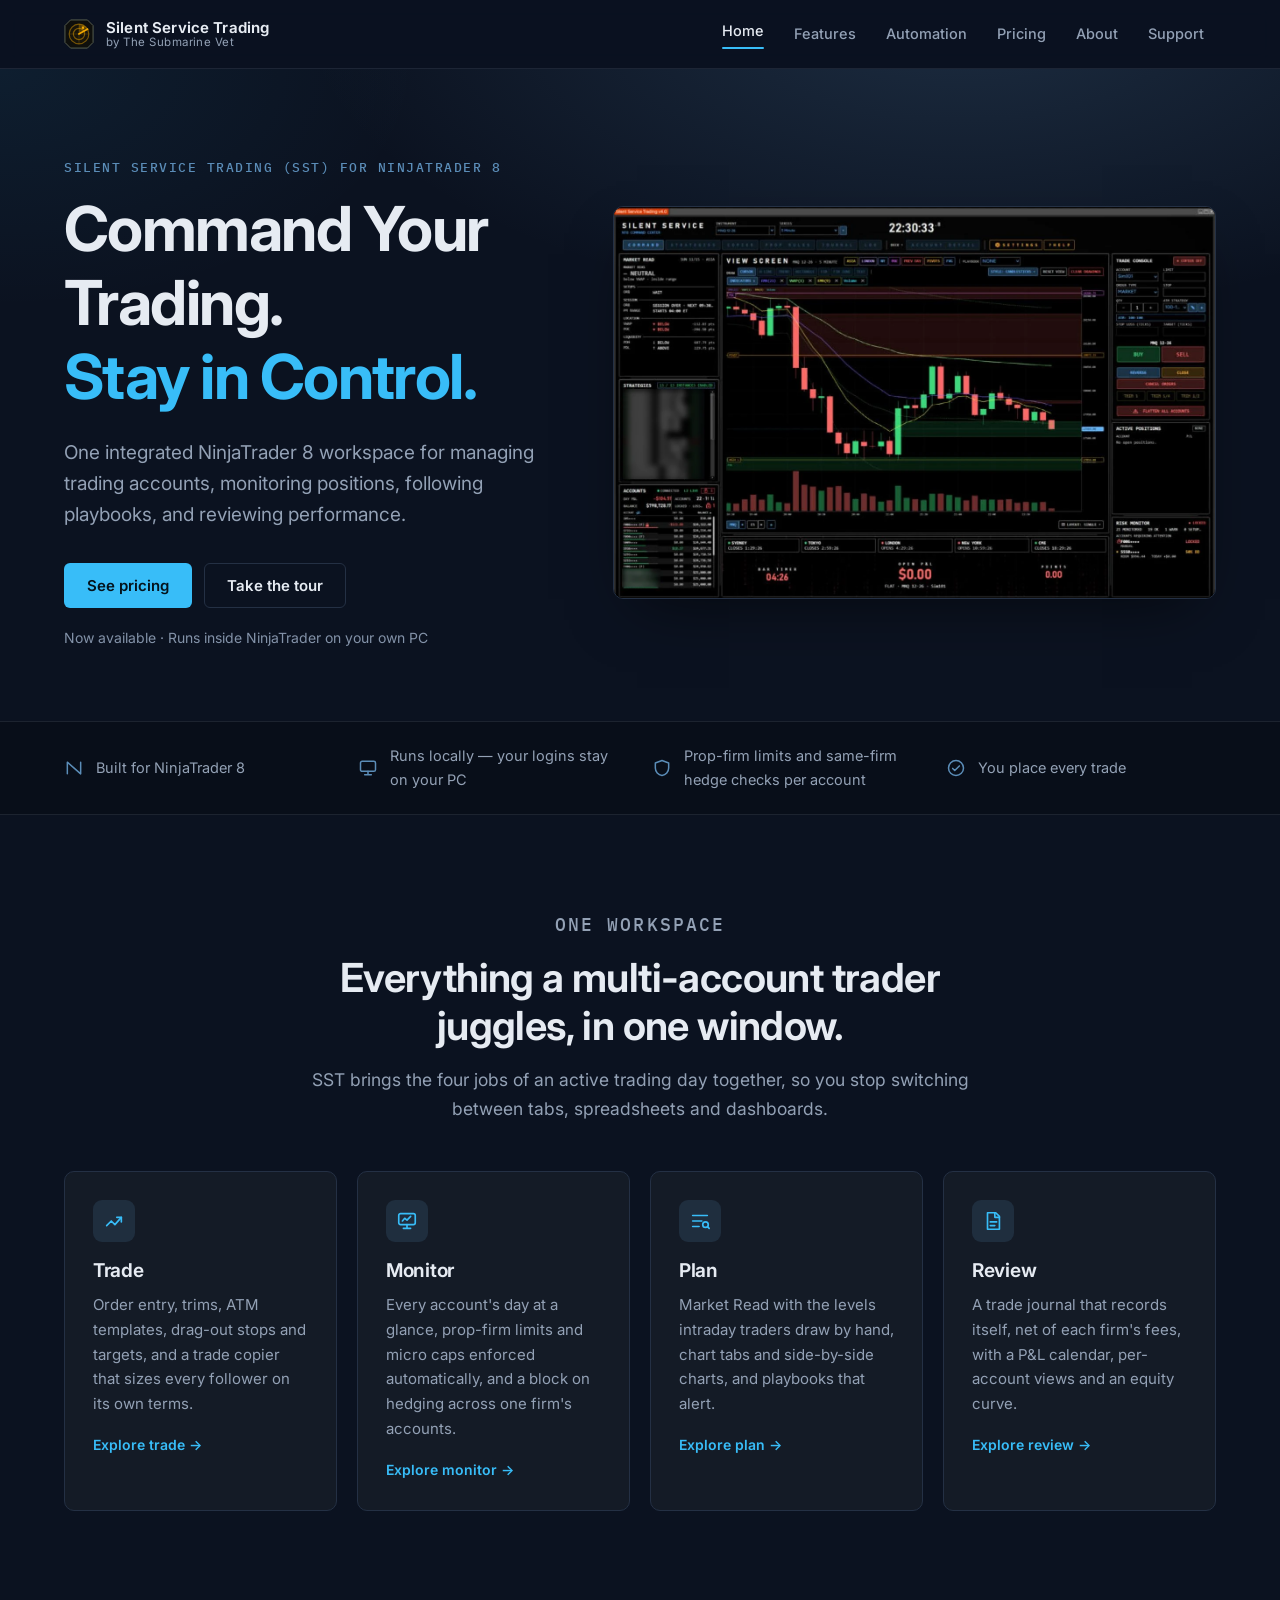
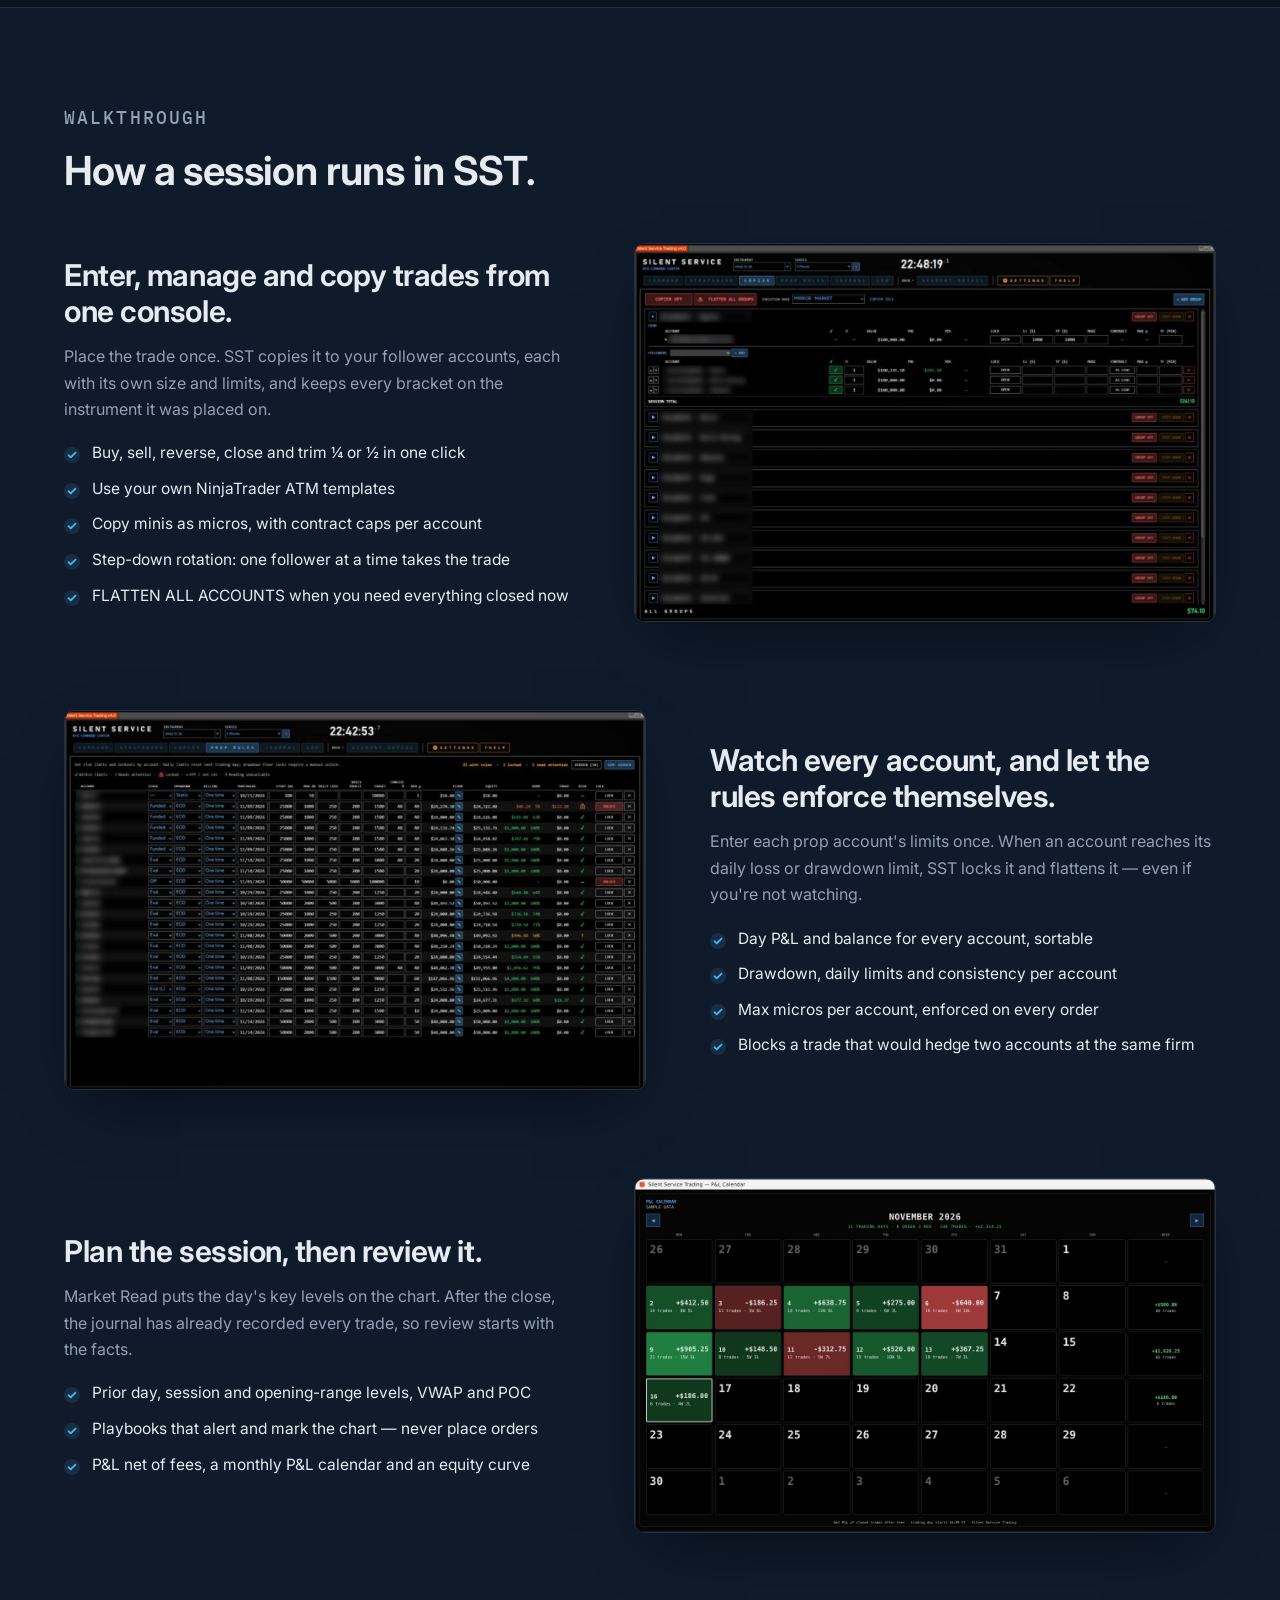
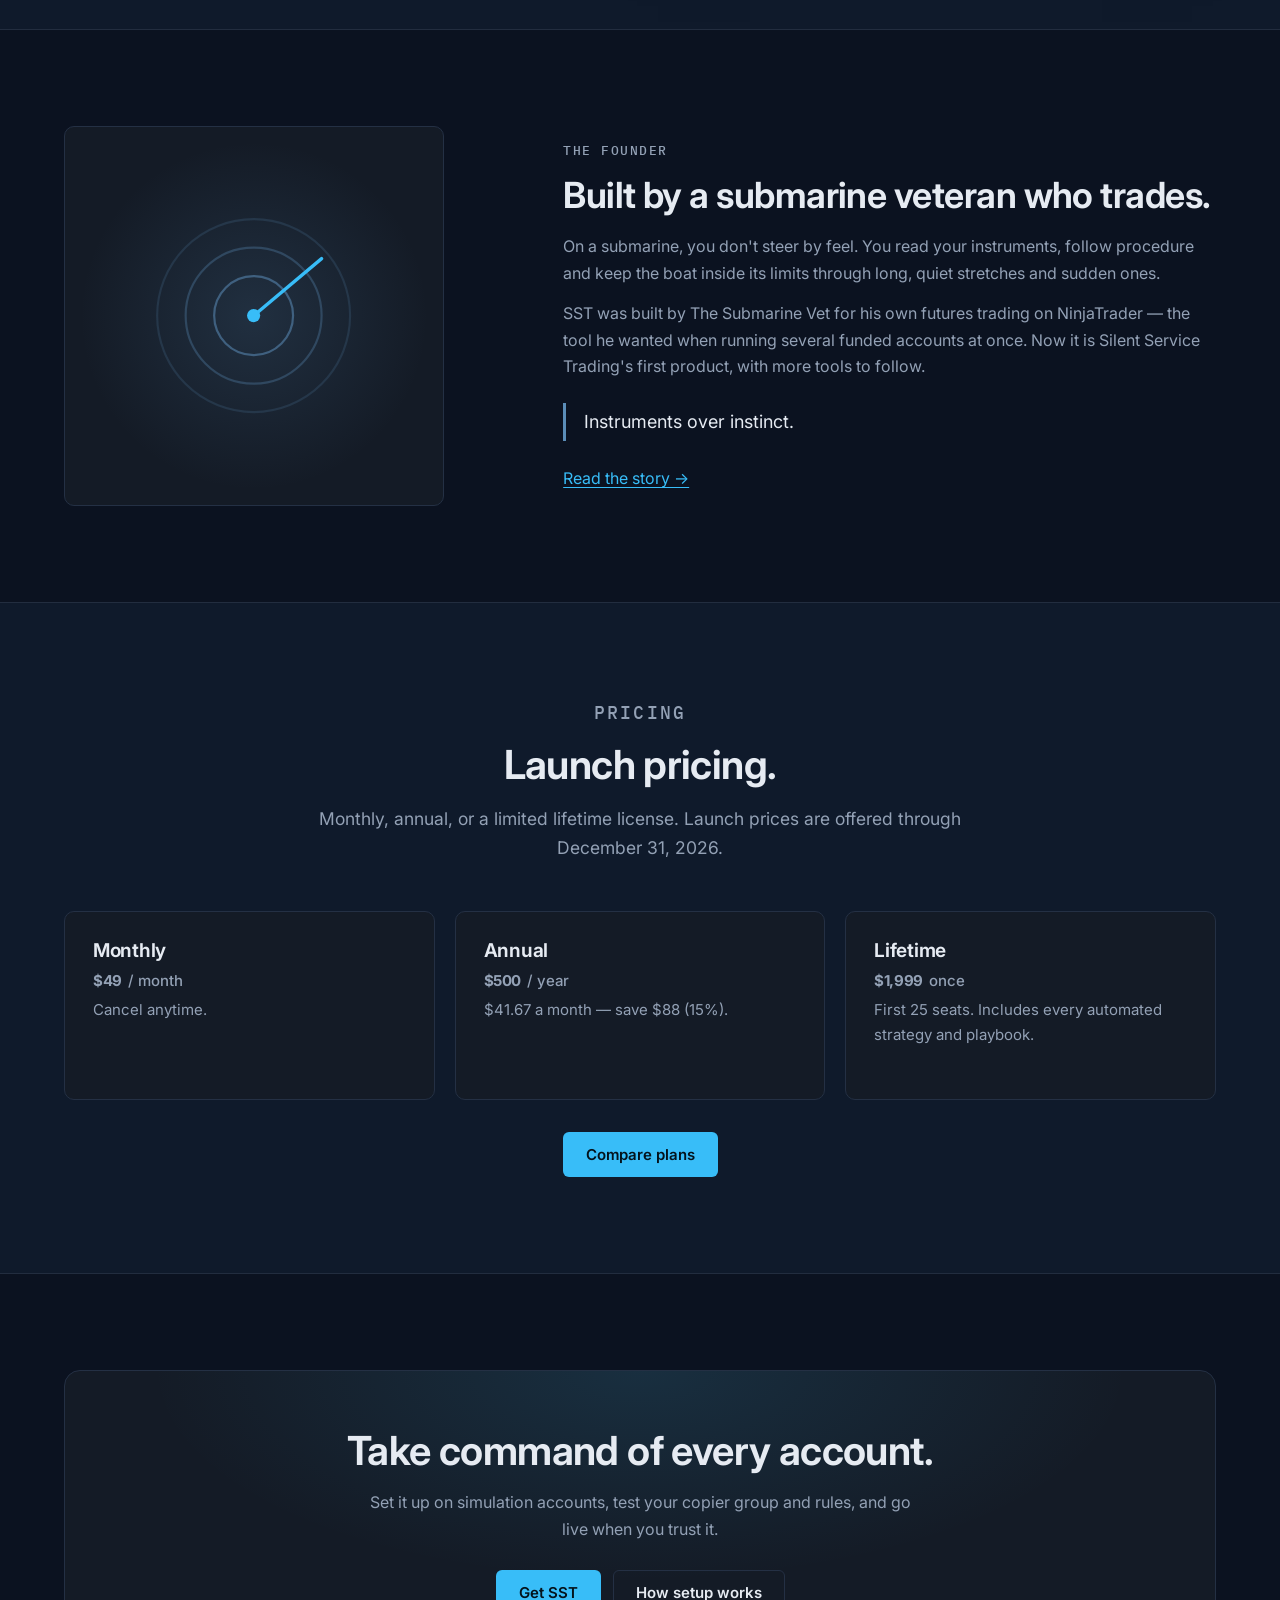
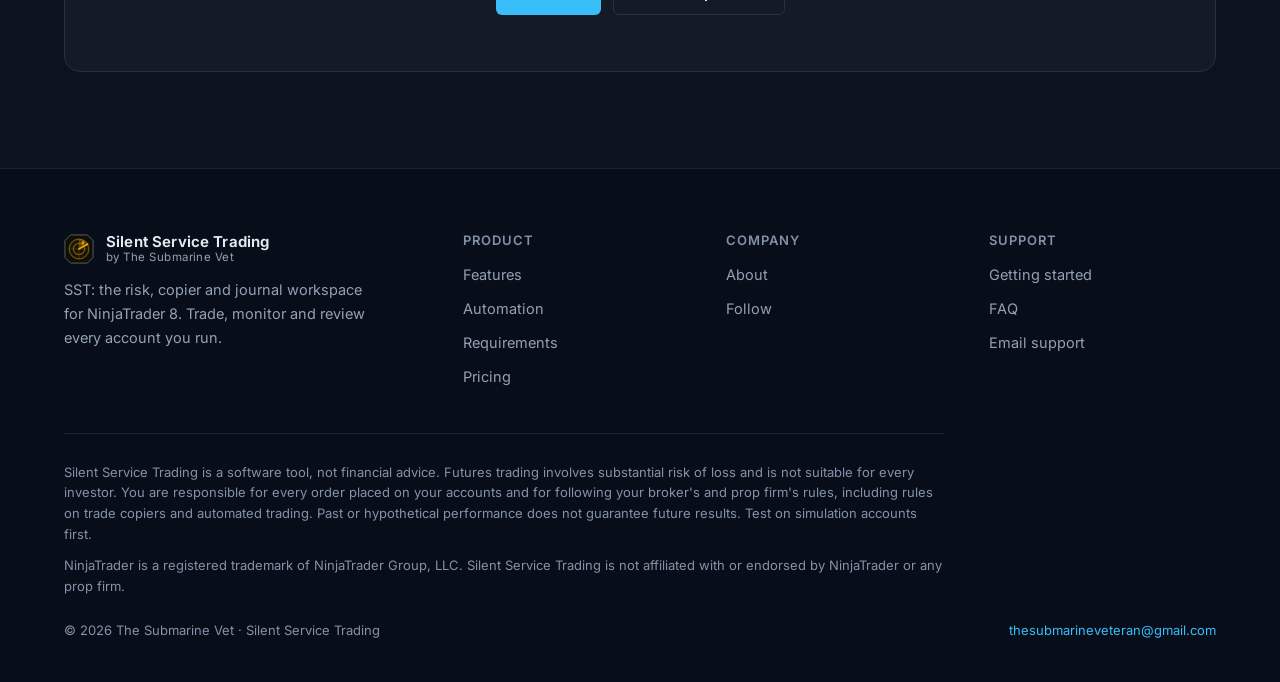
==== commit e7198286: "Header: remove Get SST button Co-Authored-By: Claude Opus 5.5 <noreply@anthropic.com> Claude-Session" ====
--- a/index.html
+++ b/index.html
@@ -20,8 +20,8 @@
 <link rel="preconnect" href="https://fonts.googleapis.com">
 <link rel="preconnect" href="https://fonts.gstatic.com" crossorigin>
 <link href="https://fonts.googleapis.com/css2?family=IBM+Plex+Mono:wght@400;500&family=Inter:wght@400;500;600;650;700&display=swap" rel="stylesheet">
-<link rel="stylesheet" href="/assets/site.css?v=e8322f88">
-<script src="/assets/site.js?v=e8322f88" defer></script>
+<link rel="stylesheet" href="/assets/site.css?v=098068df">
+<script src="/assets/site.js?v=098068df" defer></script>
 <script type="application/ld+json">{"@context":"https://schema.org","@graph":[{"@type":"Organization","name":"Silent Service Trading","url":"https://thesubmarinevet.com/","parentOrganization":{"@type":"Organization","name":"The Submarine Vet"},"email":"thesubmarineveteran@gmail.com","sameAs":["https://x.com/thesubmarinevet","https://www.youtube.com/@thesubmarinevet","https://www.instagram.com/thesubmarinevet","https://www.facebook.com/thesubmarinevet","https://www.tiktok.com/@thesubmarinevet","https://www.threads.net/@thesubmarinevet","https://www.tradingview.com/u/thesubmarinevet/"]},{"@type":"SoftwareApplication","name":"Silent Service Trading","applicationCategory":"FinanceApplication","operatingSystem":"Windows (NinjaTrader 8)","url":"https://thesubmarinevet.com/command-center/","offers":[{"@type":"Offer","name":"Monthly","price":"49.00","priceCurrency":"USD","url":"https://thesubmarinevet.com/pricing/"},{"@type":"Offer","name":"Annual","price":"500.00","priceCurrency":"USD","url":"https://thesubmarinevet.com/pricing/"},{"@type":"Offer","name":"Lifetime","price":"1999.00","priceCurrency":"USD","url":"https://thesubmarinevet.com/pricing/"}]}]}</script>
 </head>
 <body>
@@ -48,7 +48,6 @@
       <a href="/pricing/">Pricing</a>
       <a href="/about/">About</a>
       <a href="/support/">Support</a>
-      <a class="btn btn-primary btn-sm" href="/pricing/">Get SST</a>
     </nav>
   </div>
 </header>
--- a/assets/site.css
+++ b/assets/site.css
@@ -345,3 +345,9 @@
 @media (max-width:860px){.auto-head{grid-template-columns:1fr;gap:32px;}}
 .checkout-note{text-align:center;margin:20px 0 0;}
 .steps code{overflow-wrap:anywhere;word-break:break-word;font-family:var(--mono);font-size:.92em;}
+.price-group-head{margin:56px 0 24px;max-width:720px;}
+.price-group-head h2{margin:6px 0 8px;}
+.plans-solo{display:grid;grid-template-columns:minmax(0,1fr) minmax(0,2fr);gap:32px;align-items:center;}
+.plan-aside h3{font-size:18px;margin:0 0 6px;}
+.plan-aside p{margin:0 0 22px;}
+@media (max-width:860px){.plans-solo{grid-template-columns:1fr;}}
